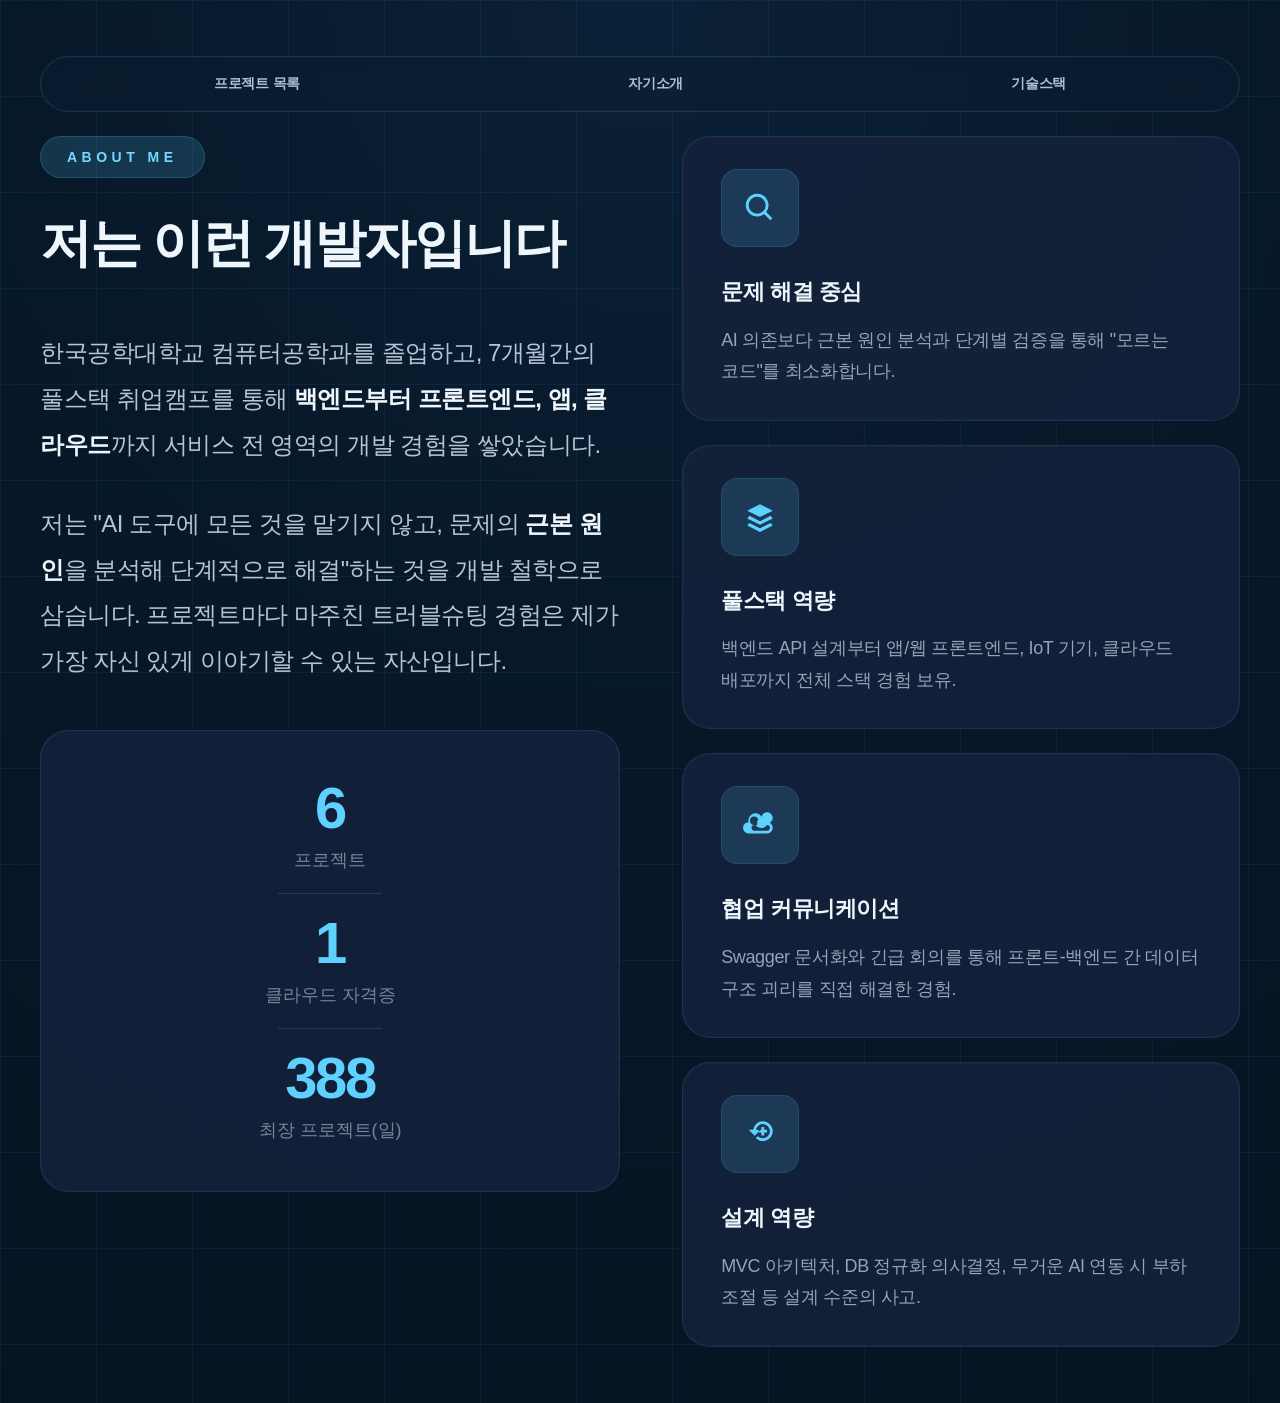
==== aboutme.html @ 98bf7284 "css 분리 및 네비게이션 바 추가" ====
<!DOCTYPE html>
<html lang="ko">
<head>
  <meta charset="UTF-8" />
  <meta name="viewport" content="width=device-width, initial-scale=1.0" />
  <title>About Me</title>
  <link rel="stylesheet" href="nav.css">
  <style>
    * { box-sizing: border-box; }

    :root {
      --bg: #071829;
      --bg-deep: #061422;
      --grid: rgba(92, 160, 221, 0.08);
      --panel: rgba(20, 33, 58, 0.92);
      --panel-border: rgba(93, 162, 226, 0.14);
      --text: #eef5fb;
      --muted: #95a2b8;
      --accent: #5ed1ff;
      --accent-soft: rgba(94, 209, 255, 0.16);
    }

    body {
      margin: 0;
      font-family: "Pretendard", "Noto Sans KR", "Apple SD Gothic Neo", sans-serif;
      color: var(--text);
      background: #0a1320;
    }

    .about-section {
      min-height: 100vh;
      padding: 56px 40px;
      background:
        linear-gradient(var(--grid) 1px, transparent 1px),
        linear-gradient(90deg, var(--grid) 1px, transparent 1px),
        radial-gradient(circle at top center, #0b2137 0%, var(--bg) 40%, var(--bg-deep) 100%);
      background-size: 96px 96px, 96px 96px, cover;
    }

    .container {
      max-width: 1280px;
      margin: 0 auto;
      display: grid;
      grid-template-columns: 1.04fr 1fr;
      gap: 62px;
      align-items: start;
    }

    .eyebrow {
      display: inline-flex;
      align-items: center;
      justify-content: center;
      min-width: 160px;
      height: 42px;
      padding: 0 26px;
      border-radius: 999px;
      background: var(--accent-soft);
      border: 1px solid rgba(94, 209, 255, 0.2);
      color: #74d8ff;
      font-size: 14px;
      font-weight: 700;
      letter-spacing: 0.32em;
      margin-bottom: 34px;
    }

    h1 {
      margin: 0 0 56px;
      font-size: 52px;
      line-height: 1.2;
      font-weight: 800;
      letter-spacing: -0.04em;
    }

    .intro {
      max-width: 620px;
      font-size: 24px;
      line-height: 1.9;
      color: #b7c3d7;
      letter-spacing: -0.02em;
    }

    .intro p {
      margin: 0 0 34px;
    }

    .intro strong {
      color: var(--text);
      font-weight: 800;
    }

    .stats-card,
    .feature-card {
      background: var(--panel);
      border: 1px solid var(--panel-border);
      border-radius: 28px;
      box-shadow: inset 0 0 0 1px rgba(255,255,255,0.02);
    }

    .stats-card {
      margin-top: 46px;
      max-width: 620px;
      padding: 40px 30px;
    }

    .stats-grid {
      min-height: 360px;
      display: grid;
      place-items: center;
      text-align: center;
    }

    .stat-item {
      width: 100%;
      max-width: 180px;
      padding: 8px 0;
    }

    .stat-value {
      color: var(--accent);
      font-size: 58px;
      line-height: 1;
      font-weight: 900;
      letter-spacing: -0.04em;
      margin-bottom: 10px;
    }

    .stat-label {
      color: #76849a;
      font-size: 18px;
      line-height: 1.45;
    }

    .divider {
      width: 104px;
      height: 1px;
      background: rgba(130, 151, 186, 0.22);
      margin: 12px auto;
    }

    .right-column {
      display: grid;
      gap: 24px;
    }

    .feature-card {
      min-height: 220px;
      padding: 32px 38px;
      display: flex;
      flex-direction: column;
      justify-content: flex-start;
    }

    .icon-box {
      width: 78px;
      height: 78px;
      border-radius: 16px;
      display: grid;
      place-items: center;
      background: rgba(65, 143, 184, 0.24);
      border: 1px solid rgba(94, 209, 255, 0.12);
      margin-bottom: 30px;
      color: var(--accent);
    }

    .icon-box svg {
      width: 34px;
      height: 34px;
      fill: currentColor;
    }

    .feature-title {
      margin: 0 0 18px;
      font-size: 22px;
      line-height: 1.35;
      font-weight: 800;
      letter-spacing: -0.02em;
      color: var(--text);
    }

    .feature-desc {
      margin: 0;
      color: var(--muted);
      font-size: 18px;
      line-height: 1.75;
      letter-spacing: -0.02em;
      word-break: keep-all;
    }

    @media (max-width: 1100px) {
      .container {
        grid-template-columns: 1fr;
        gap: 42px;
      }

      .intro,
      .stats-card {
        max-width: none;
      }
    }

    @media (max-width: 768px) {
      .about-section {
        padding: 36px 20px;
        background-size: 72px 72px, 72px 72px, cover;
      }

      h1 {
        font-size: 36px;
        margin-bottom: 34px;
      }

      .intro {
        font-size: 19px;
        line-height: 1.8;
      }

      .stats-card {
        padding: 28px 18px;
      }

      .stats-grid {
        min-height: auto;
        gap: 12px;
      }

      .stat-value {
        font-size: 48px;
      }

      .stat-label,
      .feature-desc {
        font-size: 16px;
      }

      .feature-card {
        min-height: auto;
        padding: 26px 22px;
      }
    }
  </style>
</head>
<body>
  <section class="about-section">
    
    <nav class="top-nav" aria-label="주요 메뉴">
        <a href="#projects">프로젝트 목록</a>
        <a href="#about">자기소개</a>
        <a href="#skills">기술스택</a>
    </nav>
    
    <div class="container">
      <div class="left-column">
        <div class="eyebrow">ABOUT ME</div>
        <h1>저는 이런 개발자입니다</h1>

        <div class="intro">
          <p>
            한국공학대학교 컴퓨터공학과를 졸업하고, 7개월간의 풀스택 취업캠프를 통해
            <strong>백엔드부터 프론트엔드, 앱, 클라우드</strong>까지 서비스 전 영역의 개발 경험을 쌓았습니다.
          </p>
          <p>
            저는 "AI 도구에 모든 것을 맡기지 않고, 문제의 <strong>근본 원인</strong>을 분석해 단계적으로 해결"하는 것을 개발 철학으로 삼습니다.
            프로젝트마다 마주친 트러블슈팅 경험은 제가 가장 자신 있게 이야기할 수 있는 자산입니다.
          </p>
        </div>

        <div class="stats-card">
          <div class="stats-grid">
            <div class="stat-item">
              <div class="stat-value">6</div>
              <div class="stat-label">프로젝트</div>
            </div>
            <div class="divider"></div>
            <div class="stat-item">
              <div class="stat-value">1</div>
              <div class="stat-label">클라우드 자격증</div>
            </div>
            <div class="divider"></div>
            <div class="stat-item">
              <div class="stat-value">388</div>
              <div class="stat-label">최장 프로젝트(일)</div>
            </div>
          </div>
        </div>
      </div>

      <div class="right-column">
        <article class="feature-card">
          <div class="icon-box" aria-hidden="true">
            <svg viewBox="0 0 24 24"><path d="M10 2a8 8 0 1 0 4.9 14.3l4.4 4.4 1.4-1.4-4.4-4.4A8 8 0 0 0 10 2zm0 2a6 6 0 1 1 0 12 6 6 0 0 1 0-12z"/></svg>
          </div>
          <h2 class="feature-title">문제 해결 중심</h2>
          <p class="feature-desc">AI 의존보다 근본 원인 분석과 단계별 검증을 통해 "모르는 코드"를 최소화합니다.</p>
        </article>

        <article class="feature-card">
          <div class="icon-box" aria-hidden="true">
            <svg viewBox="0 0 24 24"><path d="M12 3l9 4.5-9 4.5-9-4.5L12 3zm-7.5 8.2L12 15l7.5-3.8L21 13l-9 4.5L3 13l1.5-1.8zm0 5L12 20l7.5-3.8L21 18l-9 4.5L3 18l1.5-1.8z"/></svg>
          </div>
          <h2 class="feature-title">풀스택 역량</h2>
          <p class="feature-desc">백엔드 API 설계부터 앱/웹 프론트엔드, IoT 기기, 클라우드 배포까지 전체 스택 경험 보유.</p>
        </article>

        <article class="feature-card">
          <div class="icon-box" aria-hidden="true">
            <svg viewBox="0 0 24 24"><path d="M17 11a4 4 0 1 0-3.9-4.9A5 5 0 0 0 4 10a4 4 0 0 0 0 8h13a4 4 0 0 0 0-8zm-9 1a3 3 0 1 1 2.8-4 5 5 0 0 0-.8 2.7c0 .4 0 .8.1 1.3H8zm9 4H8a2 2 0 1 1 0-4h.9a5 5 0 0 0 8.1 0h0a2 2 0 1 1 0 4z"/></svg>
          </div>
          <h2 class="feature-title">협업 커뮤니케이션</h2>
          <p class="feature-desc">Swagger 문서화와 긴급 회의를 통해 프론트-백엔드 간 데이터 구조 괴리를 직접 해결한 경험.</p>
        </article>

        <article class="feature-card">
          <div class="icon-box" aria-hidden="true">
            <svg viewBox="0 0 24 24"><path d="M14 3a7 7 0 0 0-6.9 6H4l4.2 4.2L12.5 9H9.1A5 5 0 1 1 14 15a4.9 4.9 0 0 1-3.5-1.5L9 14.9A7 7 0 1 0 14 3zm-1 4h2v2h2v2h-2v2h-2v-2h-2V9h2V7z"/></svg>
          </div>
          <h2 class="feature-title">설계 역량</h2>
          <p class="feature-desc">MVC 아키텍처, DB 정규화 의사결정, 무거운 AI 연동 시 부하 조절 등 설계 수준의 사고.</p>
        </article>
      </div>
    </div>
  </section>
</body>
</html>
---- nav.css ----
.top-nav {
  display: flex;
  align-items: center;
  justify-content: space-around;
  gap: 10px;
  padding: 10px 14px;
  margin-bottom: 24px;
  border: 1px solid rgba(104, 214, 255, 0.14);
  border-radius: 999px;
  background: rgba(12, 29, 49, 0.45);
  box-shadow: inset 0 0 0 1px rgba(255, 255, 255, 0.02);
  backdrop-filter: blur(8px);
}

.top-nav a {
  color: #aac0d7;
  text-decoration: none;
  font-size: 14px;
  font-weight: 700;
  letter-spacing: -0.02em;
  padding: 8px 10px;
  border-radius: 999px;
  transition: color 0.2s ease, background 0.2s ease;
  white-space: nowrap;
}

.top-nav a:hover {
  color: #58cfff;
  background: rgba(88, 207, 255, 0.08);
}

@media (max-width: 390px) {
  .top-nav {
    flex-wrap: wrap;
    justify-content: center;
  }
}
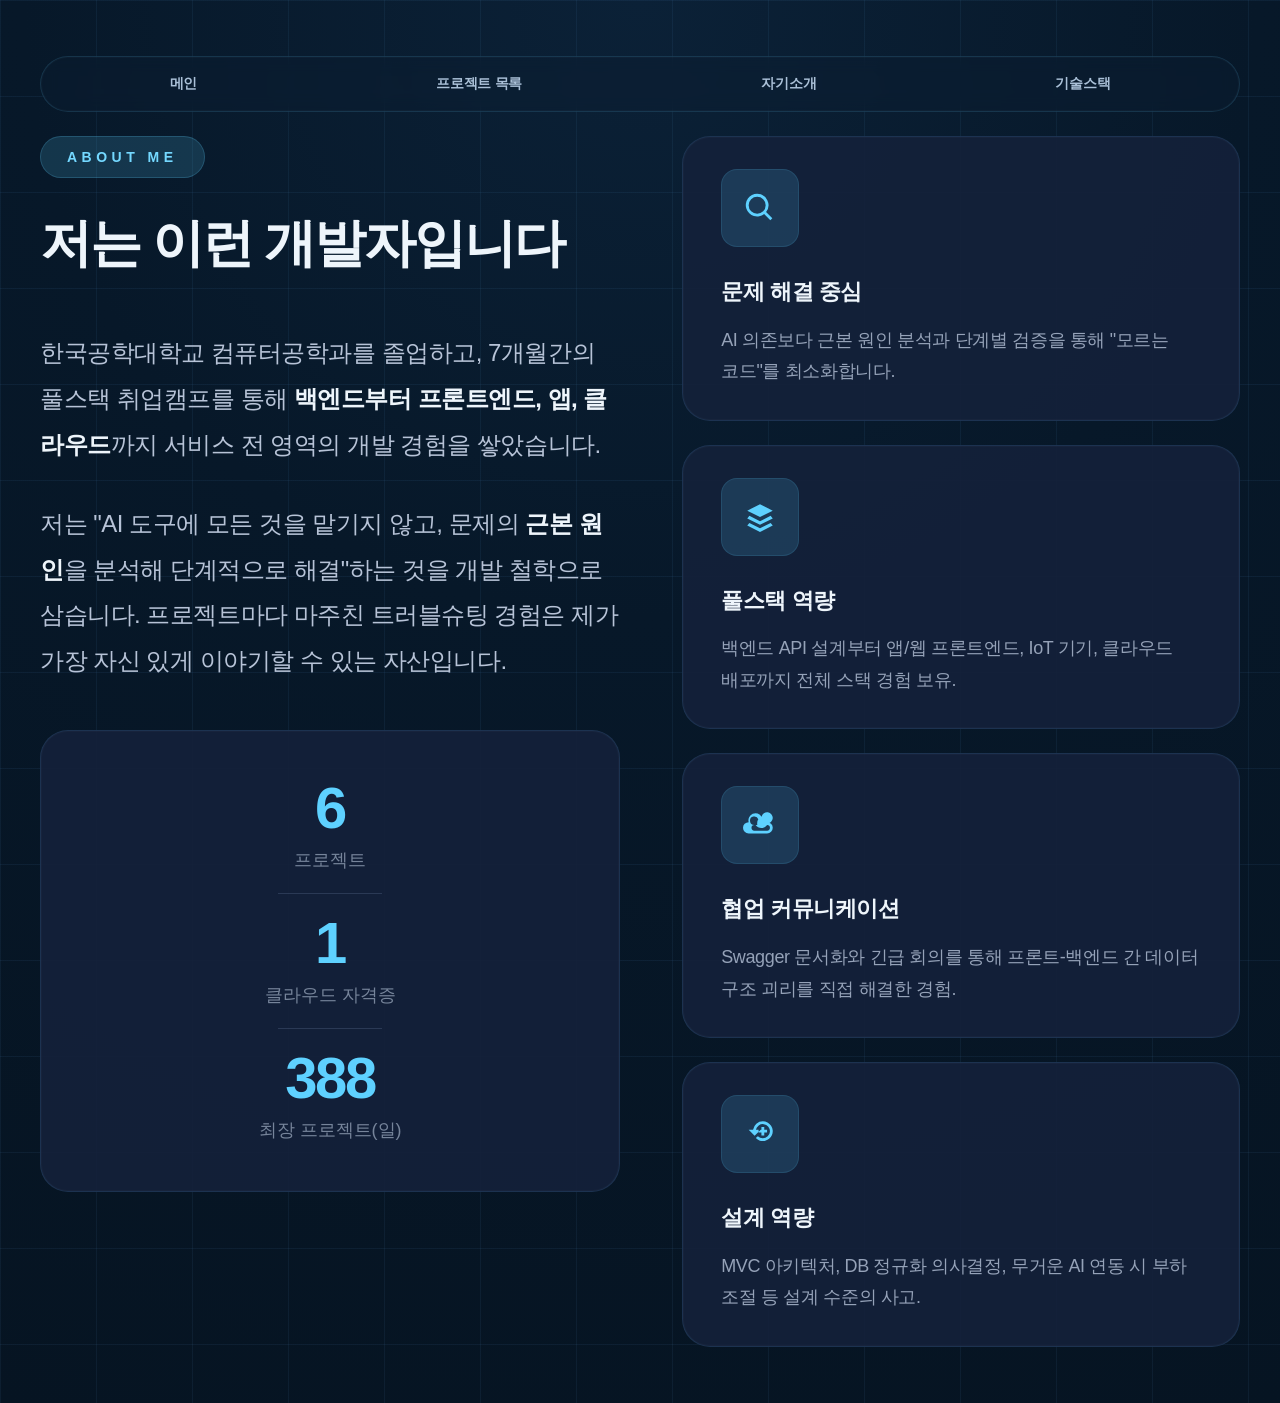
==== commit 2d2899a3: "파일 경로 정리" ====
--- a/aboutme.html
+++ b/aboutme.html
@@ -4,248 +4,17 @@
   <meta charset="UTF-8" />
   <meta name="viewport" content="width=device-width, initial-scale=1.0" />
   <title>About Me</title>
-  <link rel="stylesheet" href="nav.css">
-  <style>
-    * { box-sizing: border-box; }
-
-    :root {
-      --bg: #071829;
-      --bg-deep: #061422;
-      --grid: rgba(92, 160, 221, 0.08);
-      --panel: rgba(20, 33, 58, 0.92);
-      --panel-border: rgba(93, 162, 226, 0.14);
-      --text: #eef5fb;
-      --muted: #95a2b8;
-      --accent: #5ed1ff;
-      --accent-soft: rgba(94, 209, 255, 0.16);
-    }
-
-    body {
-      margin: 0;
-      font-family: "Pretendard", "Noto Sans KR", "Apple SD Gothic Neo", sans-serif;
-      color: var(--text);
-      background: #0a1320;
-    }
-
-    .about-section {
-      min-height: 100vh;
-      padding: 56px 40px;
-      background:
-        linear-gradient(var(--grid) 1px, transparent 1px),
-        linear-gradient(90deg, var(--grid) 1px, transparent 1px),
-        radial-gradient(circle at top center, #0b2137 0%, var(--bg) 40%, var(--bg-deep) 100%);
-      background-size: 96px 96px, 96px 96px, cover;
-    }
-
-    .container {
-      max-width: 1280px;
-      margin: 0 auto;
-      display: grid;
-      grid-template-columns: 1.04fr 1fr;
-      gap: 62px;
-      align-items: start;
-    }
-
-    .eyebrow {
-      display: inline-flex;
-      align-items: center;
-      justify-content: center;
-      min-width: 160px;
-      height: 42px;
-      padding: 0 26px;
-      border-radius: 999px;
-      background: var(--accent-soft);
-      border: 1px solid rgba(94, 209, 255, 0.2);
-      color: #74d8ff;
-      font-size: 14px;
-      font-weight: 700;
-      letter-spacing: 0.32em;
-      margin-bottom: 34px;
-    }
-
-    h1 {
-      margin: 0 0 56px;
-      font-size: 52px;
-      line-height: 1.2;
-      font-weight: 800;
-      letter-spacing: -0.04em;
-    }
-
-    .intro {
-      max-width: 620px;
-      font-size: 24px;
-      line-height: 1.9;
-      color: #b7c3d7;
-      letter-spacing: -0.02em;
-    }
-
-    .intro p {
-      margin: 0 0 34px;
-    }
-
-    .intro strong {
-      color: var(--text);
-      font-weight: 800;
-    }
-
-    .stats-card,
-    .feature-card {
-      background: var(--panel);
-      border: 1px solid var(--panel-border);
-      border-radius: 28px;
-      box-shadow: inset 0 0 0 1px rgba(255,255,255,0.02);
-    }
-
-    .stats-card {
-      margin-top: 46px;
-      max-width: 620px;
-      padding: 40px 30px;
-    }
-
-    .stats-grid {
-      min-height: 360px;
-      display: grid;
-      place-items: center;
-      text-align: center;
-    }
-
-    .stat-item {
-      width: 100%;
-      max-width: 180px;
-      padding: 8px 0;
-    }
-
-    .stat-value {
-      color: var(--accent);
-      font-size: 58px;
-      line-height: 1;
-      font-weight: 900;
-      letter-spacing: -0.04em;
-      margin-bottom: 10px;
-    }
-
-    .stat-label {
-      color: #76849a;
-      font-size: 18px;
-      line-height: 1.45;
-    }
-
-    .divider {
-      width: 104px;
-      height: 1px;
-      background: rgba(130, 151, 186, 0.22);
-      margin: 12px auto;
-    }
-
-    .right-column {
-      display: grid;
-      gap: 24px;
-    }
-
-    .feature-card {
-      min-height: 220px;
-      padding: 32px 38px;
-      display: flex;
-      flex-direction: column;
-      justify-content: flex-start;
-    }
-
-    .icon-box {
-      width: 78px;
-      height: 78px;
-      border-radius: 16px;
-      display: grid;
-      place-items: center;
-      background: rgba(65, 143, 184, 0.24);
-      border: 1px solid rgba(94, 209, 255, 0.12);
-      margin-bottom: 30px;
-      color: var(--accent);
-    }
-
-    .icon-box svg {
-      width: 34px;
-      height: 34px;
-      fill: currentColor;
-    }
-
-    .feature-title {
-      margin: 0 0 18px;
-      font-size: 22px;
-      line-height: 1.35;
-      font-weight: 800;
-      letter-spacing: -0.02em;
-      color: var(--text);
-    }
-
-    .feature-desc {
-      margin: 0;
-      color: var(--muted);
-      font-size: 18px;
-      line-height: 1.75;
-      letter-spacing: -0.02em;
-      word-break: keep-all;
-    }
-
-    @media (max-width: 1100px) {
-      .container {
-        grid-template-columns: 1fr;
-        gap: 42px;
-      }
-
-      .intro,
-      .stats-card {
-        max-width: none;
-      }
-    }
-
-    @media (max-width: 768px) {
-      .about-section {
-        padding: 36px 20px;
-        background-size: 72px 72px, 72px 72px, cover;
-      }
-
-      h1 {
-        font-size: 36px;
-        margin-bottom: 34px;
-      }
-
-      .intro {
-        font-size: 19px;
-        line-height: 1.8;
-      }
-
-      .stats-card {
-        padding: 28px 18px;
-      }
-
-      .stats-grid {
-        min-height: auto;
-        gap: 12px;
-      }
-
-      .stat-value {
-        font-size: 48px;
-      }
-
-      .stat-label,
-      .feature-desc {
-        font-size: 16px;
-      }
-
-      .feature-card {
-        min-height: auto;
-        padding: 26px 22px;
-      }
-    }
-  </style>
+  <link rel="stylesheet" href="assets/style/nav.css">
+  <link rel="stylesheet" href="assets/style/aboutme.css">
 </head>
 <body>
   <section class="about-section">
     
-    <nav class="top-nav" aria-label="주요 메뉴">
-        <a href="#projects">프로젝트 목록</a>
-        <a href="#about">자기소개</a>
-        <a href="#skills">기술스택</a>
+    <nav class="top-nav">
+      <a href="index.html">메인</a>
+      <a href="projects/index.html">프로젝트 목록</a>
+      <a href="aboutme.html">자기소개</a>
+      <a href="tech-stack.html">기술스택</a>
     </nav>
     
     <div class="container">
--- a/assets/style/nav.css
+++ b/assets/style/nav.css
@@ -0,0 +1,37 @@
+.top-nav {
+  display: flex;
+  align-items: center;
+  justify-content: space-around;
+  gap: 10px;
+  padding: 10px 14px;
+  margin-bottom: 24px;
+  border: 1px solid rgba(104, 214, 255, 0.14);
+  border-radius: 999px;
+  background: rgba(12, 29, 49, 0.45);
+  box-shadow: inset 0 0 0 1px rgba(255, 255, 255, 0.02);
+  backdrop-filter: blur(8px);
+}
+
+.top-nav a {
+  color: #aac0d7;
+  text-decoration: none;
+  font-size: 14px;
+  font-weight: 700;
+  letter-spacing: -0.02em;
+  padding: 8px 10px;
+  border-radius: 999px;
+  transition: color 0.2s ease, background 0.2s ease;
+  white-space: nowrap;
+}
+
+.top-nav a:hover {
+  color: #58cfff;
+  background: rgba(88, 207, 255, 0.08);
+}
+
+@media (max-width: 390px) {
+  .top-nav {
+    flex-wrap: wrap;
+    justify-content: center;
+  }
+}
--- a/assets/style/aboutme.css
+++ b/assets/style/aboutme.css
@@ -0,0 +1,231 @@
+* { box-sizing: border-box; }
+
+    :root {
+      --bg: #071829;
+      --bg-deep: #061422;
+      --grid: rgba(92, 160, 221, 0.08);
+      --panel: rgba(20, 33, 58, 0.92);
+      --panel-border: rgba(93, 162, 226, 0.14);
+      --text: #eef5fb;
+      --muted: #95a2b8;
+      --accent: #5ed1ff;
+      --accent-soft: rgba(94, 209, 255, 0.16);
+    }
+
+    body {
+      margin: 0;
+      font-family: "Pretendard", "Noto Sans KR", "Apple SD Gothic Neo", sans-serif;
+      color: var(--text);
+      background: #0a1320;
+    }
+
+    .about-section {
+      min-height: 100vh;
+      padding: 56px 40px;
+      background:
+        linear-gradient(var(--grid) 1px, transparent 1px),
+        linear-gradient(90deg, var(--grid) 1px, transparent 1px),
+        radial-gradient(circle at top center, #0b2137 0%, var(--bg) 40%, var(--bg-deep) 100%);
+      background-size: 96px 96px, 96px 96px, cover;
+    }
+
+    .container {
+      max-width: 1280px;
+      margin: 0 auto;
+      display: grid;
+      grid-template-columns: 1.04fr 1fr;
+      gap: 62px;
+      align-items: start;
+    }
+
+    .eyebrow {
+      display: inline-flex;
+      align-items: center;
+      justify-content: center;
+      min-width: 160px;
+      height: 42px;
+      padding: 0 26px;
+      border-radius: 999px;
+      background: var(--accent-soft);
+      border: 1px solid rgba(94, 209, 255, 0.2);
+      color: #74d8ff;
+      font-size: 14px;
+      font-weight: 700;
+      letter-spacing: 0.32em;
+      margin-bottom: 34px;
+    }
+
+    h1 {
+      margin: 0 0 56px;
+      font-size: 52px;
+      line-height: 1.2;
+      font-weight: 800;
+      letter-spacing: -0.04em;
+    }
+
+    .intro {
+      max-width: 620px;
+      font-size: 24px;
+      line-height: 1.9;
+      color: #b7c3d7;
+      letter-spacing: -0.02em;
+    }
+
+    .intro p {
+      margin: 0 0 34px;
+    }
+
+    .intro strong {
+      color: var(--text);
+      font-weight: 800;
+    }
+
+    .stats-card,
+    .feature-card {
+      background: var(--panel);
+      border: 1px solid var(--panel-border);
+      border-radius: 28px;
+      box-shadow: inset 0 0 0 1px rgba(255,255,255,0.02);
+    }
+
+    .stats-card {
+      margin-top: 46px;
+      max-width: 620px;
+      padding: 40px 30px;
+    }
+
+    .stats-grid {
+      min-height: 360px;
+      display: grid;
+      place-items: center;
+      text-align: center;
+    }
+
+    .stat-item {
+      width: 100%;
+      max-width: 180px;
+      padding: 8px 0;
+    }
+
+    .stat-value {
+      color: var(--accent);
+      font-size: 58px;
+      line-height: 1;
+      font-weight: 900;
+      letter-spacing: -0.04em;
+      margin-bottom: 10px;
+    }
+
+    .stat-label {
+      color: #76849a;
+      font-size: 18px;
+      line-height: 1.45;
+    }
+
+    .divider {
+      width: 104px;
+      height: 1px;
+      background: rgba(130, 151, 186, 0.22);
+      margin: 12px auto;
+    }
+
+    .right-column {
+      display: grid;
+      gap: 24px;
+    }
+
+    .feature-card {
+      min-height: 220px;
+      padding: 32px 38px;
+      display: flex;
+      flex-direction: column;
+      justify-content: flex-start;
+    }
+
+    .icon-box {
+      width: 78px;
+      height: 78px;
+      border-radius: 16px;
+      display: grid;
+      place-items: center;
+      background: rgba(65, 143, 184, 0.24);
+      border: 1px solid rgba(94, 209, 255, 0.12);
+      margin-bottom: 30px;
+      color: var(--accent);
+    }
+
+    .icon-box svg {
+      width: 34px;
+      height: 34px;
+      fill: currentColor;
+    }
+
+    .feature-title {
+      margin: 0 0 18px;
+      font-size: 22px;
+      line-height: 1.35;
+      font-weight: 800;
+      letter-spacing: -0.02em;
+      color: var(--text);
+    }
+
+    .feature-desc {
+      margin: 0;
+      color: var(--muted);
+      font-size: 18px;
+      line-height: 1.75;
+      letter-spacing: -0.02em;
+      word-break: keep-all;
+    }
+
+    @media (max-width: 1100px) {
+      .container {
+        grid-template-columns: 1fr;
+        gap: 42px;
+      }
+
+      .intro,
+      .stats-card {
+        max-width: none;
+      }
+    }
+
+    @media (max-width: 768px) {
+      .about-section {
+        padding: 36px 20px;
+        background-size: 72px 72px, 72px 72px, cover;
+      }
+
+      h1 {
+        font-size: 36px;
+        margin-bottom: 34px;
+      }
+
+      .intro {
+        font-size: 19px;
+        line-height: 1.8;
+      }
+
+      .stats-card {
+        padding: 28px 18px;
+      }
+
+      .stats-grid {
+        min-height: auto;
+        gap: 12px;
+      }
+
+      .stat-value {
+        font-size: 48px;
+      }
+
+      .stat-label,
+      .feature-desc {
+        font-size: 16px;
+      }
+
+      .feature-card {
+        min-height: auto;
+        padding: 26px 22px;
+      }
+    }
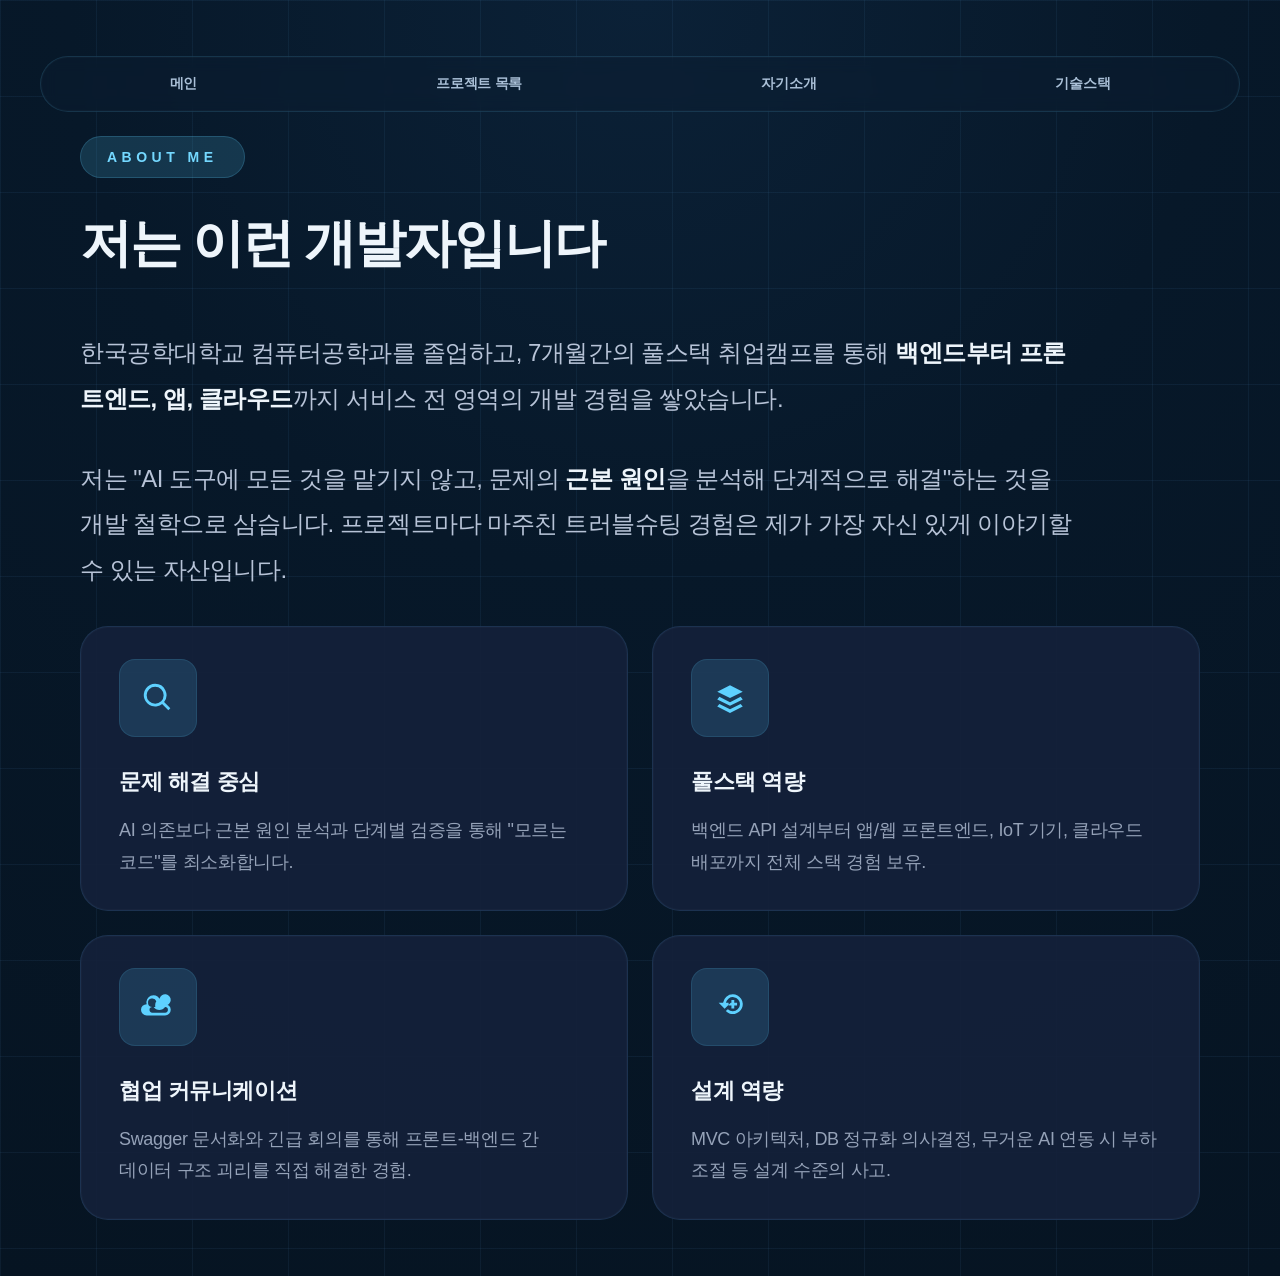
==== commit 269aba82: "밀린 수정사한 전부 반영" ====
--- a/aboutme.html
+++ b/aboutme.html
@@ -12,7 +12,7 @@
     
     <nav class="top-nav">
       <a href="index.html">메인</a>
-      <a href="projects/index.html">프로젝트 목록</a>
+      <a href="projects.html">프로젝트 목록</a>
       <a href="aboutme.html">자기소개</a>
       <a href="tech-stack.html">기술스택</a>
     </nav>
@@ -33,7 +33,7 @@
           </p>
         </div>
 
-        <div class="stats-card">
+        <!-- <div class="stats-card">
           <div class="stats-grid">
             <div class="stat-item">
               <div class="stat-value">6</div>
@@ -50,41 +50,41 @@
               <div class="stat-label">최장 프로젝트(일)</div>
             </div>
           </div>
+        </div> -->
+
+        <div class="right-column">
+          <article class="feature-card">
+            <div class="icon-box" aria-hidden="true">
+              <svg viewBox="0 0 24 24"><path d="M10 2a8 8 0 1 0 4.9 14.3l4.4 4.4 1.4-1.4-4.4-4.4A8 8 0 0 0 10 2zm0 2a6 6 0 1 1 0 12 6 6 0 0 1 0-12z"/></svg>
+            </div>
+            <h2 class="feature-title">문제 해결 중심</h2>
+            <p class="feature-desc">AI 의존보다 근본 원인 분석과 단계별 검증을 통해 "모르는 코드"를 최소화합니다.</p>
+          </article>
+
+          <article class="feature-card">
+            <div class="icon-box" aria-hidden="true">
+              <svg viewBox="0 0 24 24"><path d="M12 3l9 4.5-9 4.5-9-4.5L12 3zm-7.5 8.2L12 15l7.5-3.8L21 13l-9 4.5L3 13l1.5-1.8zm0 5L12 20l7.5-3.8L21 18l-9 4.5L3 18l1.5-1.8z"/></svg>
+            </div>
+            <h2 class="feature-title">풀스택 역량</h2>
+            <p class="feature-desc">백엔드 API 설계부터 앱/웹 프론트엔드, IoT 기기, 클라우드 배포까지 전체 스택 경험 보유.</p>
+          </article>
+
+          <article class="feature-card">
+            <div class="icon-box" aria-hidden="true">
+              <svg viewBox="0 0 24 24"><path d="M17 11a4 4 0 1 0-3.9-4.9A5 5 0 0 0 4 10a4 4 0 0 0 0 8h13a4 4 0 0 0 0-8zm-9 1a3 3 0 1 1 2.8-4 5 5 0 0 0-.8 2.7c0 .4 0 .8.1 1.3H8zm9 4H8a2 2 0 1 1 0-4h.9a5 5 0 0 0 8.1 0h0a2 2 0 1 1 0 4z"/></svg>
+            </div>
+            <h2 class="feature-title">협업 커뮤니케이션</h2>
+            <p class="feature-desc">Swagger 문서화와 긴급 회의를 통해 프론트-백엔드 간 데이터 구조 괴리를 직접 해결한 경험.</p>
+          </article>
+
+          <article class="feature-card">
+            <div class="icon-box" aria-hidden="true">
+              <svg viewBox="0 0 24 24"><path d="M14 3a7 7 0 0 0-6.9 6H4l4.2 4.2L12.5 9H9.1A5 5 0 1 1 14 15a4.9 4.9 0 0 1-3.5-1.5L9 14.9A7 7 0 1 0 14 3zm-1 4h2v2h2v2h-2v2h-2v-2h-2V9h2V7z"/></svg>
+            </div>
+            <h2 class="feature-title">설계 역량</h2>
+            <p class="feature-desc">MVC 아키텍처, DB 정규화 의사결정, 무거운 AI 연동 시 부하 조절 등 설계 수준의 사고.</p>
+          </article>
         </div>
-      </div>
-
-      <div class="right-column">
-        <article class="feature-card">
-          <div class="icon-box" aria-hidden="true">
-            <svg viewBox="0 0 24 24"><path d="M10 2a8 8 0 1 0 4.9 14.3l4.4 4.4 1.4-1.4-4.4-4.4A8 8 0 0 0 10 2zm0 2a6 6 0 1 1 0 12 6 6 0 0 1 0-12z"/></svg>
-          </div>
-          <h2 class="feature-title">문제 해결 중심</h2>
-          <p class="feature-desc">AI 의존보다 근본 원인 분석과 단계별 검증을 통해 "모르는 코드"를 최소화합니다.</p>
-        </article>
-
-        <article class="feature-card">
-          <div class="icon-box" aria-hidden="true">
-            <svg viewBox="0 0 24 24"><path d="M12 3l9 4.5-9 4.5-9-4.5L12 3zm-7.5 8.2L12 15l7.5-3.8L21 13l-9 4.5L3 13l1.5-1.8zm0 5L12 20l7.5-3.8L21 18l-9 4.5L3 18l1.5-1.8z"/></svg>
-          </div>
-          <h2 class="feature-title">풀스택 역량</h2>
-          <p class="feature-desc">백엔드 API 설계부터 앱/웹 프론트엔드, IoT 기기, 클라우드 배포까지 전체 스택 경험 보유.</p>
-        </article>
-
-        <article class="feature-card">
-          <div class="icon-box" aria-hidden="true">
-            <svg viewBox="0 0 24 24"><path d="M17 11a4 4 0 1 0-3.9-4.9A5 5 0 0 0 4 10a4 4 0 0 0 0 8h13a4 4 0 0 0 0-8zm-9 1a3 3 0 1 1 2.8-4 5 5 0 0 0-.8 2.7c0 .4 0 .8.1 1.3H8zm9 4H8a2 2 0 1 1 0-4h.9a5 5 0 0 0 8.1 0h0a2 2 0 1 1 0 4z"/></svg>
-          </div>
-          <h2 class="feature-title">협업 커뮤니케이션</h2>
-          <p class="feature-desc">Swagger 문서화와 긴급 회의를 통해 프론트-백엔드 간 데이터 구조 괴리를 직접 해결한 경험.</p>
-        </article>
-
-        <article class="feature-card">
-          <div class="icon-box" aria-hidden="true">
-            <svg viewBox="0 0 24 24"><path d="M14 3a7 7 0 0 0-6.9 6H4l4.2 4.2L12.5 9H9.1A5 5 0 1 1 14 15a4.9 4.9 0 0 1-3.5-1.5L9 14.9A7 7 0 1 0 14 3zm-1 4h2v2h2v2h-2v2h-2v-2h-2V9h2V7z"/></svg>
-          </div>
-          <h2 class="feature-title">설계 역량</h2>
-          <p class="feature-desc">MVC 아키텍처, DB 정규화 의사결정, 무거운 AI 연동 시 부하 조절 등 설계 수준의 사고.</p>
-        </article>
       </div>
     </div>
   </section>
--- a/assets/style/aboutme.css
+++ b/assets/style/aboutme.css
@@ -1,231 +1,251 @@
 * { box-sizing: border-box; }
 
-    :root {
-      --bg: #071829;
-      --bg-deep: #061422;
-      --grid: rgba(92, 160, 221, 0.08);
-      --panel: rgba(20, 33, 58, 0.92);
-      --panel-border: rgba(93, 162, 226, 0.14);
-      --text: #eef5fb;
-      --muted: #95a2b8;
-      --accent: #5ed1ff;
-      --accent-soft: rgba(94, 209, 255, 0.16);
-    }
-
-    body {
-      margin: 0;
-      font-family: "Pretendard", "Noto Sans KR", "Apple SD Gothic Neo", sans-serif;
-      color: var(--text);
-      background: #0a1320;
-    }
-
-    .about-section {
-      min-height: 100vh;
-      padding: 56px 40px;
-      background:
-        linear-gradient(var(--grid) 1px, transparent 1px),
-        linear-gradient(90deg, var(--grid) 1px, transparent 1px),
-        radial-gradient(circle at top center, #0b2137 0%, var(--bg) 40%, var(--bg-deep) 100%);
-      background-size: 96px 96px, 96px 96px, cover;
-    }
-
-    .container {
-      max-width: 1280px;
-      margin: 0 auto;
-      display: grid;
-      grid-template-columns: 1.04fr 1fr;
-      gap: 62px;
-      align-items: start;
-    }
-
-    .eyebrow {
-      display: inline-flex;
-      align-items: center;
-      justify-content: center;
-      min-width: 160px;
-      height: 42px;
-      padding: 0 26px;
-      border-radius: 999px;
-      background: var(--accent-soft);
-      border: 1px solid rgba(94, 209, 255, 0.2);
-      color: #74d8ff;
-      font-size: 14px;
-      font-weight: 700;
-      letter-spacing: 0.32em;
-      margin-bottom: 34px;
-    }
-
-    h1 {
-      margin: 0 0 56px;
-      font-size: 52px;
-      line-height: 1.2;
-      font-weight: 800;
-      letter-spacing: -0.04em;
-    }
-
-    .intro {
-      max-width: 620px;
-      font-size: 24px;
-      line-height: 1.9;
-      color: #b7c3d7;
-      letter-spacing: -0.02em;
-    }
-
-    .intro p {
-      margin: 0 0 34px;
-    }
-
-    .intro strong {
-      color: var(--text);
-      font-weight: 800;
-    }
-
-    .stats-card,
-    .feature-card {
-      background: var(--panel);
-      border: 1px solid var(--panel-border);
-      border-radius: 28px;
-      box-shadow: inset 0 0 0 1px rgba(255,255,255,0.02);
-    }
-
-    .stats-card {
-      margin-top: 46px;
-      max-width: 620px;
-      padding: 40px 30px;
-    }
-
-    .stats-grid {
-      min-height: 360px;
-      display: grid;
-      place-items: center;
-      text-align: center;
-    }
-
-    .stat-item {
-      width: 100%;
-      max-width: 180px;
-      padding: 8px 0;
-    }
-
-    .stat-value {
-      color: var(--accent);
-      font-size: 58px;
-      line-height: 1;
-      font-weight: 900;
-      letter-spacing: -0.04em;
-      margin-bottom: 10px;
-    }
-
-    .stat-label {
-      color: #76849a;
-      font-size: 18px;
-      line-height: 1.45;
-    }
-
-    .divider {
-      width: 104px;
-      height: 1px;
-      background: rgba(130, 151, 186, 0.22);
-      margin: 12px auto;
-    }
-
-    .right-column {
-      display: grid;
-      gap: 24px;
-    }
-
-    .feature-card {
-      min-height: 220px;
-      padding: 32px 38px;
-      display: flex;
-      flex-direction: column;
-      justify-content: flex-start;
-    }
-
-    .icon-box {
-      width: 78px;
-      height: 78px;
-      border-radius: 16px;
-      display: grid;
-      place-items: center;
-      background: rgba(65, 143, 184, 0.24);
-      border: 1px solid rgba(94, 209, 255, 0.12);
-      margin-bottom: 30px;
-      color: var(--accent);
-    }
-
-    .icon-box svg {
-      width: 34px;
-      height: 34px;
-      fill: currentColor;
-    }
-
-    .feature-title {
-      margin: 0 0 18px;
-      font-size: 22px;
-      line-height: 1.35;
-      font-weight: 800;
-      letter-spacing: -0.02em;
-      color: var(--text);
-    }
-
-    .feature-desc {
-      margin: 0;
-      color: var(--muted);
-      font-size: 18px;
-      line-height: 1.75;
-      letter-spacing: -0.02em;
-      word-break: keep-all;
-    }
-
-    @media (max-width: 1100px) {
-      .container {
-        grid-template-columns: 1fr;
-        gap: 42px;
-      }
-
-      .intro,
-      .stats-card {
-        max-width: none;
-      }
-    }
-
-    @media (max-width: 768px) {
-      .about-section {
-        padding: 36px 20px;
-        background-size: 72px 72px, 72px 72px, cover;
-      }
-
-      h1 {
-        font-size: 36px;
-        margin-bottom: 34px;
-      }
-
-      .intro {
-        font-size: 19px;
-        line-height: 1.8;
-      }
-
-      .stats-card {
-        padding: 28px 18px;
-      }
-
-      .stats-grid {
-        min-height: auto;
-        gap: 12px;
-      }
-
-      .stat-value {
-        font-size: 48px;
-      }
-
-      .stat-label,
-      .feature-desc {
-        font-size: 16px;
-      }
-
-      .feature-card {
-        min-height: auto;
-        padding: 26px 22px;
-      }
-    }+:root {
+  --bg: #071829;
+  --bg-deep: #061422;
+  --grid: rgba(92, 160, 221, 0.08);
+  --panel: rgba(20, 33, 58, 0.92);
+  --panel-border: rgba(93, 162, 226, 0.14);
+  --text: #eef5fb;
+  --muted: #95a2b8;
+  --accent: #5ed1ff;
+  --accent-soft: rgba(94, 209, 255, 0.16);
+}
+
+body {
+  margin: 0;
+  font-family: "Pretendard", "Noto Sans KR", "Apple SD Gothic Neo", sans-serif;
+  color: var(--text);
+  background: #0a1320;
+}
+
+.about-section {
+  min-height: 100vh;
+  padding: 56px 40px;
+  background:
+    linear-gradient(var(--grid) 1px, transparent 1px),
+    linear-gradient(90deg, var(--grid) 1px, transparent 1px),
+    radial-gradient(circle at top center, #0b2137 0%, var(--bg) 40%, var(--bg-deep) 100%);
+  background-size: 96px 96px, 96px 96px, cover;
+}
+
+.container {
+  max-width: 1280px;
+  margin: 0 auto;
+}
+
+.left-column {
+  width: 100%;
+  max-width: 1120px;
+  margin: 0 auto;
+}
+
+.eyebrow {
+  display: inline-flex;
+  align-items: center;
+  justify-content: center;
+  min-width: 160px;
+  height: 42px;
+  padding: 0 26px;
+  border-radius: 999px;
+  background: var(--accent-soft);
+  border: 1px solid rgba(94, 209, 255, 0.2);
+  color: #74d8ff;
+  font-size: 14px;
+  font-weight: 700;
+  letter-spacing: 0.32em;
+  margin-bottom: 34px;
+}
+
+h1 {
+  margin: 0 0 56px;
+  font-size: 52px;
+  line-height: 1.2;
+  font-weight: 800;
+  letter-spacing: -0.04em;
+}
+
+.intro {
+  max-width: 1000px;
+  font-size: 24px;
+  line-height: 1.9;
+  color: #b7c3d7;
+  letter-spacing: -0.02em;
+}
+
+.intro p {
+  margin: 0 0 34px;
+}
+
+.intro strong {
+  color: var(--text);
+  font-weight: 800;
+}
+
+.stats-card,
+.feature-card {
+  background: var(--panel);
+  border: 1px solid var(--panel-border);
+  border-radius: 28px;
+  box-shadow: inset 0 0 0 1px rgba(255,255,255,0.02);
+}
+
+.stats-card {
+  margin-top: 46px;
+  width: 100%;
+  max-width: 1120px;
+  padding: 40px 30px;
+}
+
+.stats-grid {
+  min-height: 220px;
+  display: grid;
+  grid-template-columns: repeat(5, auto);
+  justify-content: space-between;
+  align-items: center;
+  text-align: center;
+  gap: 20px;
+}
+
+.stat-item {
+  width: 100%;
+  max-width: 180px;
+  padding: 8px 0;
+}
+
+.stat-value {
+  color: var(--accent);
+  font-size: 58px;
+  line-height: 1;
+  font-weight: 900;
+  letter-spacing: -0.04em;
+  margin-bottom: 10px;
+}
+
+.stat-label {
+  color: #76849a;
+  font-size: 18px;
+  line-height: 1.45;
+}
+
+.divider {
+  width: 1px;
+  height: 104px;
+  background: rgba(130, 151, 186, 0.22);
+  margin: 0 auto;
+}
+
+.right-column {
+  display: grid;
+  grid-template-columns: repeat(2, minmax(0, 1fr));
+  gap: 24px;
+  margin-top: 28px;
+}
+
+.feature-card {
+  min-height: 220px;
+  padding: 32px 38px;
+  display: flex;
+  flex-direction: column;
+  justify-content: flex-start;
+}
+
+.icon-box {
+  width: 78px;
+  height: 78px;
+  border-radius: 16px;
+  display: grid;
+  place-items: center;
+  background: rgba(65, 143, 184, 0.24);
+  border: 1px solid rgba(94, 209, 255, 0.12);
+  margin-bottom: 30px;
+  color: var(--accent);
+}
+
+.icon-box svg {
+  width: 34px;
+  height: 34px;
+  fill: currentColor;
+}
+
+.feature-title {
+  margin: 0 0 18px;
+  font-size: 22px;
+  line-height: 1.35;
+  font-weight: 800;
+  letter-spacing: -0.02em;
+  color: var(--text);
+}
+
+.feature-desc {
+  margin: 0;
+  color: var(--muted);
+  font-size: 18px;
+  line-height: 1.75;
+  letter-spacing: -0.02em;
+  word-break: keep-all;
+}
+
+@media (max-width: 960px) {
+  .right-column {
+    grid-template-columns: 1fr;
+  }
+
+  .stats-grid {
+    min-height: auto;
+    grid-template-columns: 1fr;
+    gap: 12px;
+  }
+
+  .divider {
+    width: 104px;
+    height: 1px;
+    margin: 12px auto;
+  }
+}
+
+@media (max-width: 768px) {
+  .about-section {
+    padding: 36px 20px;
+    background-size: 72px 72px, 72px 72px, cover;
+  }
+
+  h1 {
+    font-size: 36px;
+    margin-bottom: 34px;
+  }
+
+  .intro {
+    font-size: 19px;
+    line-height: 1.8;
+  }
+
+  .left-column,
+  .intro,
+  .stats-card {
+    max-width: none;
+  }
+
+  .stats-card {
+    padding: 28px 18px;
+  }
+
+  .stats-grid {
+    min-height: auto;
+    gap: 12px;
+  }
+
+  .stat-value {
+    font-size: 48px;
+  }
+
+  .stat-label,
+  .feature-desc {
+    font-size: 16px;
+  }
+
+  .feature-card {
+    min-height: auto;
+    padding: 26px 22px;
+  }
+}
